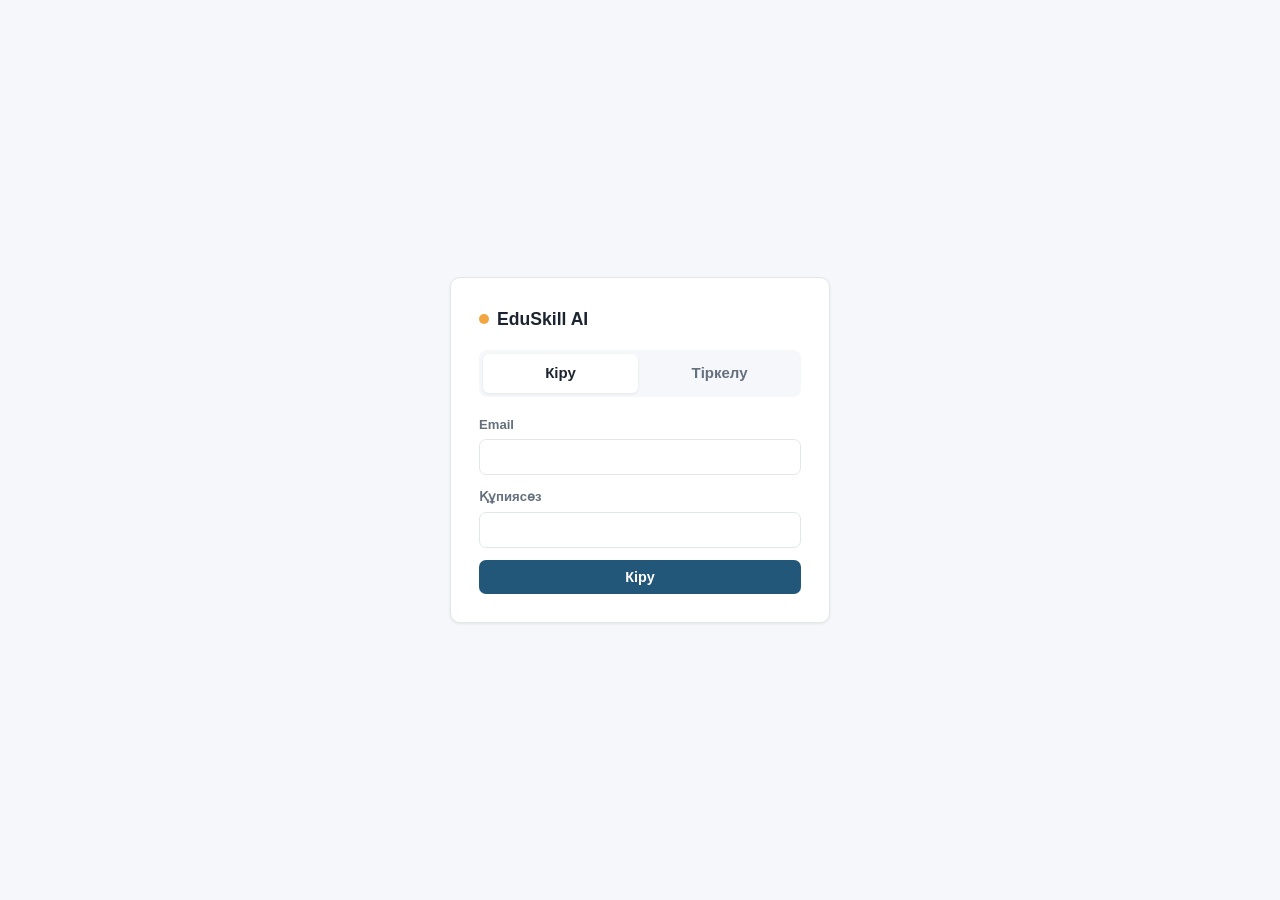
==== src/main/resources/static/ai.html @ 42bb8954 "some addition" ====
<!DOCTYPE html>
<html lang="kk">
<head>
    <meta charset="UTF-8">
    <meta name="viewport" content="width=device-width, initial-scale=1">
    <title>EduSkill AI — Ұсыным</title>
    <link rel="stylesheet" href="css/style.css">
</head>
<body>
<div class="shell">
    <aside class="sidebar">
        <div class="brand"><span class="dot"></span><span>EduSkill AI</span></div>
        <nav class="nav">
            <a href="dashboard.html">Басты бет</a>
            <a href="profile.html">Профиль</a>
            <a href="projects.html">Жобалар</a>
            <a href="courses.html">Курстар</a>
            <a href="ai.html">AI ұсыным</a>
        </nav>
        <div class="logout"><button class="btn btn-ghost btn-block" onclick="logout()">Шығу</button></div>
    </aside>

    <main class="main">
        <div class="topbar">
            <h1>AI курс ұсынымы</h1>
            <span class="who" id="who"></span>
        </div>

        <div class="card">
            <p class="muted">Профиліңіздегі дағдылар негізінде жекелендірілген оқу жоспары мен курс ұсыныстарын алыңыз.</p>
            <button class="btn btn-primary" id="getBtn">Ұсыныс алу</button>
        </div>

        <div id="alert" class="alert" style="display:none"></div>
        <div id="result" class="card" style="display:none"></div>
    </main>
</div>

<script src="js/api.js"></script>
<script>
    requireAuth();
    highlightNav();
    document.getElementById("who").textContent = currentEmail();
    const alertEl = document.getElementById("alert");
    const resultEl = document.getElementById("result");
    const btn = document.getElementById("getBtn");

    btn.addEventListener("click", async () => {
      btn.disabled = true;
      btn.innerHTML = '<span class="spinner"></span> Жасалуда…';
      hideAlert(alertEl);
      resultEl.style.display = "none";
      try {
        const text = await apiFetch("/api/v1/ai/recommend-courses");
        resultEl.innerHTML = `<div class="ai-response"></div>`;
        resultEl.querySelector(".ai-response").textContent = text;
        resultEl.style.display = "block";
      } catch (err) {
        showError(alertEl, err.message || "AI қазір қолжетімсіз. Сәл кейінірек қайталап көріңіз.");
      } finally {
        btn.disabled = false;
        btn.textContent = "Ұсыныс алу";
      }
    });
</script>
</body>
</html>
---- src/main/resources/static/css/style.css ----
:root{
  --bg:#f5f7fa; --surface:#ffffff; --ink:#1b2430; --muted:#64707d;
  --primary:#22577a; --primary-ink:#ffffff; --accent:#f2a541;
  --success:#2e8b57; --danger:#d64545; --border:#e3e7ec;
  --radius:10px; --shadow:0 1px 3px rgba(27,36,48,.08);
}
*{box-sizing:border-box}
body{
  margin:0; background:var(--bg); color:var(--ink);
  font-family:-apple-system,BlinkMacSystemFont,"Segoe UI",Roboto,Arial,sans-serif;
  font-size:15px; line-height:1.5;
}
a{color:var(--primary)}
h1,h2,h3{margin:0 0 .4em; font-weight:650}
h1{font-size:1.5rem} h2{font-size:1.15rem} h3{font-size:1rem}
p{margin:0 0 .6em}

/* ---- Auth (no sidebar) page ---- */
.auth-wrap{min-height:100vh;display:flex;align-items:center;justify-content:center;padding:24px}
.auth-card{width:100%;max-width:380px;background:var(--surface);border:1px solid var(--border);
  border-radius:var(--radius);box-shadow:var(--shadow);padding:28px}
.brand{display:flex;align-items:center;gap:8px;margin-bottom:18px}
.brand .dot{width:10px;height:10px;border-radius:50%;background:var(--accent)}
.brand span{font-weight:700;font-size:1.1rem}
.tabs{display:flex;gap:4px;background:var(--bg);border-radius:8px;padding:4px;margin-bottom:18px}
.tab{flex:1;text-align:center;padding:8px;border-radius:6px;cursor:pointer;font-weight:600;color:var(--muted)}
.tab.active{background:var(--surface);color:var(--ink);box-shadow:var(--shadow)}
.form-view{display:none} .form-view.active{display:block}

/* ---- App shell (logged-in pages) ---- */
.shell{display:flex;min-height:100vh}
.sidebar{width:220px;flex:none;background:var(--surface);border-right:1px solid var(--border);
  padding:20px 14px;display:flex;flex-direction:column}
.sidebar .brand{padding:0 6px}
.nav{display:flex;flex-direction:column;gap:2px;margin-top:20px}
.nav a{display:block;padding:9px 10px;border-radius:7px;color:var(--ink);text-decoration:none;font-weight:500}
.nav a:hover{background:var(--bg)}
.nav a.active{background:var(--primary);color:var(--primary-ink)}
.sidebar .logout{margin-top:auto}
.main{flex:1;padding:26px 32px;max-width:920px}
.topbar{display:flex;justify-content:space-between;align-items:center;margin-bottom:20px}
.topbar .who{color:var(--muted);font-size:.9rem}

/* ---- Components ---- */
.card{background:var(--surface);border:1px solid var(--border);border-radius:var(--radius);
  box-shadow:var(--shadow);padding:18px 20px;margin-bottom:14px}
.label{display:block;font-size:.82rem;font-weight:600;color:var(--muted);margin:0 0 5px}
.input,textarea,select{
  width:100%;padding:9px 11px;border:1px solid var(--border);border-radius:7px;
  font-size:.92rem;font-family:inherit;background:var(--surface);color:var(--ink)
}
.input:focus,textarea:focus,select:focus{outline:2px solid var(--primary);outline-offset:1px}
.field{margin-bottom:12px}
.row{display:flex;gap:12px}
.row>.field{flex:1}
.btn{display:inline-flex;align-items:center;justify-content:center;gap:6px;border:none;
  border-radius:7px;padding:9px 16px;font-weight:600;font-size:.9rem;cursor:pointer}
.btn-primary{background:var(--primary);color:var(--primary-ink)}
.btn-primary:hover{opacity:.92}
.btn-primary:disabled{opacity:.6;cursor:not-allowed}
.btn-ghost{background:var(--bg);color:var(--ink)}
.btn-block{width:100%}
.btn-sm{padding:6px 12px;font-size:.82rem}
.alert{padding:10px 12px;border-radius:7px;font-size:.88rem;margin-bottom:12px}
.alert-error{background:#fbeaea;color:var(--danger)}
.alert-success{background:#e9f6ee;color:var(--success)}
.badge{display:inline-block;padding:2px 9px;border-radius:999px;font-size:.74rem;font-weight:600}
.badge-internship{background:#e6eef5;color:var(--primary)}
.badge-pet{background:#fdf1de;color:#a66a12}
.badge-pending{background:#fdf1de;color:#a66a12}
.badge-accepted{background:#e9f6ee;color:var(--success)}
.badge-rejected{background:#fbeaea;color:var(--danger)}
.muted{color:var(--muted);font-size:.88rem}
.chips{display:flex;flex-wrap:wrap;gap:6px;margin-top:6px}
.chip{border:1px solid var(--border);border-radius:999px;padding:2px 10px;font-size:.78rem}
.filters{display:flex;gap:6px;margin-bottom:16px}
.filters .btn{background:var(--surface);border:1px solid var(--border)}
.filters .btn.active{background:var(--primary);color:var(--primary-ink);border-color:var(--primary)}
.empty{text-align:center;color:var(--muted);padding:40px 10px}
.spinner{width:18px;height:18px;border:2px solid rgba(255,255,255,.4);border-top-color:#fff;
  border-radius:50%;animation:spin .7s linear infinite}
.spinner-dark{border:2px solid var(--border);border-top-color:var(--primary)}
@keyframes spin{to{transform:rotate(360deg)}}
.ai-response{white-space:pre-wrap;line-height:1.6;font-size:.94rem}
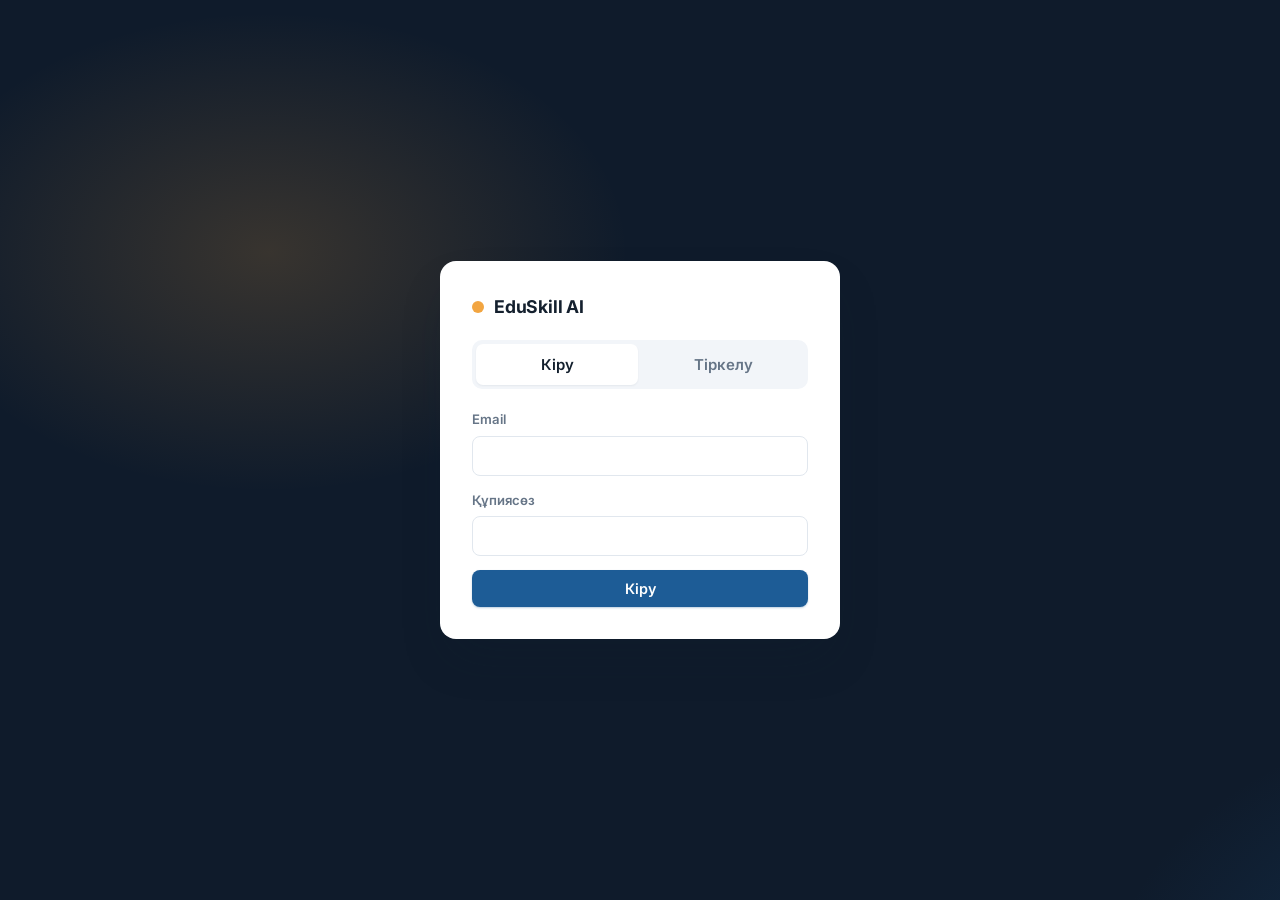
==== commit 65eeba53: "done" ====
--- a/src/main/resources/static/ai.html
+++ b/src/main/resources/static/ai.html
@@ -63,5 +63,6 @@
       }
     });
 </script>
+<script src="js/lang-switcher.js"></script>
 </body>
 </html>
--- a/src/main/resources/static/css/style.css
+++ b/src/main/resources/static/css/style.css
@@ -1,84 +1,489 @@
+@import url("https://fonts.googleapis.com/css2?family=Inter:wght@400;500;600;700&display=swap&subset=cyrillic,cyrillic-ext");
+
+/* =========================================================
+   EduSkill AI — design tokens
+   ========================================================= */
 :root{
-  --bg:#f5f7fa; --surface:#ffffff; --ink:#1b2430; --muted:#64707d;
-  --primary:#22577a; --primary-ink:#ffffff; --accent:#f2a541;
-  --success:#2e8b57; --danger:#d64545; --border:#e3e7ec;
-  --radius:10px; --shadow:0 1px 3px rgba(27,36,48,.08);
-}
+  --bg:#f2f5f9;
+  --surface:#ffffff;
+  --ink:#14202e;
+  --muted:#667587;
+  --primary:#1d5c96;
+  --primary-hover:#174c7c;
+  --primary-ink:#ffffff;
+  --accent:#f2a541;
+  --success:#1f8a55;
+  --danger:#d64545;
+  --border:#e1e7ee;
+  --side:#0f1b2b;
+  --side-ink:#c9d4e2;
+
+  --radius:12px;
+  --radius-sm:8px;
+  --shadow-sm:0 1px 2px rgba(15,27,43,.06);
+  --shadow:0 1px 2px rgba(15,27,43,.05), 0 6px 18px rgba(15,27,43,.06);
+  --shadow-lg:0 24px 48px -12px rgba(15,27,43,.28);
+
+  --ease:cubic-bezier(.2,.7,.2,1);
+  --t-fast:.15s;
+  --t:.25s;
+}
+
 *{box-sizing:border-box}
+html{scroll-behavior:smooth}
 body{
   margin:0; background:var(--bg); color:var(--ink);
-  font-family:-apple-system,BlinkMacSystemFont,"Segoe UI",Roboto,Arial,sans-serif;
-  font-size:15px; line-height:1.5;
-}
-a{color:var(--primary)}
-h1,h2,h3{margin:0 0 .4em; font-weight:650}
-h1{font-size:1.5rem} h2{font-size:1.15rem} h3{font-size:1rem}
+  font-family:"Inter",-apple-system,BlinkMacSystemFont,"Segoe UI",Roboto,Arial,sans-serif;
+  font-size:15px; line-height:1.55;
+  -webkit-font-smoothing:antialiased;
+}
+a{color:var(--primary);transition:color var(--t-fast)}
+a:hover{color:var(--primary-hover)}
+h1,h2,h3,h4{margin:0 0 .4em;font-weight:650;letter-spacing:-.01em;line-height:1.25}
+h1{font-size:1.6rem;letter-spacing:-.02em}
+h2{font-size:1.2rem}
+h3{font-size:1.02rem}
 p{margin:0 0 .6em}
-
-/* ---- Auth (no sidebar) page ---- */
-.auth-wrap{min-height:100vh;display:flex;align-items:center;justify-content:center;padding:24px}
-.auth-card{width:100%;max-width:380px;background:var(--surface);border:1px solid var(--border);
-  border-radius:var(--radius);box-shadow:var(--shadow);padding:28px}
-.brand{display:flex;align-items:center;gap:8px;margin-bottom:18px}
-.brand .dot{width:10px;height:10px;border-radius:50%;background:var(--accent)}
-.brand span{font-weight:700;font-size:1.1rem}
-.tabs{display:flex;gap:4px;background:var(--bg);border-radius:8px;padding:4px;margin-bottom:18px}
-.tab{flex:1;text-align:center;padding:8px;border-radius:6px;cursor:pointer;font-weight:600;color:var(--muted)}
-.tab.active{background:var(--surface);color:var(--ink);box-shadow:var(--shadow)}
-.form-view{display:none} .form-view.active{display:block}
-
-/* ---- App shell (logged-in pages) ---- */
+::selection{background:rgba(29,92,150,.18)}
+
+/* =========================================================
+   Auth page (index.html)
+   ========================================================= */
+.auth-wrap{
+  min-height:100vh;display:flex;align-items:center;justify-content:center;padding:24px;
+  background:
+    radial-gradient(600px 400px at 15% 20%, rgba(242,165,65,.18), transparent 60%),
+    radial-gradient(700px 500px at 85% 80%, rgba(29,92,150,.35), transparent 60%),
+    var(--side);
+  background-size:140% 140%, 140% 140%, auto;
+  animation:authDrift 22s ease-in-out infinite alternate;
+}
+@keyframes authDrift{
+  from{background-position:0% 0%, 100% 100%, 0 0}
+  to{background-position:30% 20%, 70% 80%, 0 0}
+}
+.auth-card{
+  width:100%;max-width:400px;background:var(--surface);
+  border-radius:16px;box-shadow:var(--shadow-lg);padding:32px;
+  animation:cardIn .6s var(--ease) both;
+}
+@keyframes cardIn{
+  from{opacity:0;transform:translateY(18px) scale(.98)}
+  to{opacity:1;transform:none}
+}
+.brand{display:flex;align-items:center;gap:10px;margin-bottom:20px}
+.brand .dot{
+  width:12px;height:12px;border-radius:50%;background:var(--accent);
+  box-shadow:0 0 0 0 rgba(242,165,65,.6);
+  animation:pulse 2.4s ease-out infinite;
+}
+@keyframes pulse{
+  0%{box-shadow:0 0 0 0 rgba(242,165,65,.55)}
+  70%,100%{box-shadow:0 0 0 9px rgba(242,165,65,0)}
+}
+.brand span{font-weight:700;font-size:1.1rem;letter-spacing:-.01em}
+
+.tabs{display:flex;gap:4px;background:var(--bg);border-radius:10px;padding:4px;margin-bottom:20px}
+.tab{
+  flex:1;text-align:center;padding:9px;border-radius:7px;cursor:pointer;
+  font-weight:600;color:var(--muted);user-select:none;
+  transition:background var(--t) var(--ease), color var(--t), box-shadow var(--t);
+}
+.tab:hover{color:var(--ink)}
+.tab.active{background:var(--surface);color:var(--ink);box-shadow:var(--shadow-sm)}
+.form-view{display:none}
+.form-view.active{display:block;animation:viewIn .35s var(--ease) both}
+@keyframes viewIn{from{opacity:0;transform:translateX(10px)}to{opacity:1;transform:none}}
+
+/* =========================================================
+   App shell
+   ========================================================= */
 .shell{display:flex;min-height:100vh}
-.sidebar{width:220px;flex:none;background:var(--surface);border-right:1px solid var(--border);
-  padding:20px 14px;display:flex;flex-direction:column}
-.sidebar .brand{padding:0 6px}
-.nav{display:flex;flex-direction:column;gap:2px;margin-top:20px}
-.nav a{display:block;padding:9px 10px;border-radius:7px;color:var(--ink);text-decoration:none;font-weight:500}
-.nav a:hover{background:var(--bg)}
-.nav a.active{background:var(--primary);color:var(--primary-ink)}
+.sidebar{
+  width:236px;flex:none;background:var(--side);color:var(--side-ink);
+  padding:22px 14px;display:flex;flex-direction:column;
+  position:sticky;top:0;height:100vh;
+}
+.sidebar .brand{padding:0 10px;color:#fff}
+.nav{display:flex;flex-direction:column;gap:3px;margin-top:24px}
+.nav a{
+  position:relative;display:block;padding:10px 14px;border-radius:var(--radius-sm);
+  color:var(--side-ink);text-decoration:none;font-weight:500;
+  transition:background var(--t) var(--ease), color var(--t), padding-left var(--t) var(--ease);
+}
+.nav a::before{
+  content:"";position:absolute;left:0;top:50%;width:3px;height:0;border-radius:3px;
+  background:var(--accent);transform:translateY(-50%);
+  transition:height var(--t) var(--ease);
+}
+.nav a:hover{background:rgba(255,255,255,.06);color:#fff;padding-left:18px}
+.nav a.active{background:rgba(255,255,255,.10);color:#fff}
+.nav a.active::before{height:20px}
 .sidebar .logout{margin-top:auto}
-.main{flex:1;padding:26px 32px;max-width:920px}
-.topbar{display:flex;justify-content:space-between;align-items:center;margin-bottom:20px}
+.sidebar .logout .btn-ghost{
+  background:rgba(255,255,255,.07);color:var(--side-ink);
+}
+.sidebar .logout .btn-ghost:hover{background:rgba(255,255,255,.14);color:#fff}
+
+.main{
+  flex:1;min-width:0;padding:30px 36px;max-width:980px;
+  animation:pageIn .5s var(--ease) both;
+}
+@keyframes pageIn{from{opacity:0;transform:translateY(10px)}to{opacity:1;transform:none}}
+.topbar{
+  display:flex;justify-content:space-between;align-items:center;
+  margin-bottom:24px;padding-bottom:16px;border-bottom:1px solid var(--border);
+}
 .topbar .who{color:var(--muted);font-size:.9rem}
 
-/* ---- Components ---- */
-.card{background:var(--surface);border:1px solid var(--border);border-radius:var(--radius);
-  box-shadow:var(--shadow);padding:18px 20px;margin-bottom:14px}
-.label{display:block;font-size:.82rem;font-weight:600;color:var(--muted);margin:0 0 5px}
+/* =========================================================
+   Components
+   ========================================================= */
+.card{
+  background:var(--surface);border:1px solid var(--border);border-radius:var(--radius);
+  box-shadow:var(--shadow-sm);padding:20px 22px;margin-bottom:16px;
+  transition:box-shadow var(--t) var(--ease), border-color var(--t), transform var(--t) var(--ease);
+}
+.card:hover{box-shadow:var(--shadow);border-color:#d3dce6}
+
+.label{display:block;font-size:.82rem;font-weight:600;color:var(--muted);margin:0 0 6px}
 .input,textarea,select{
-  width:100%;padding:9px 11px;border:1px solid var(--border);border-radius:7px;
-  font-size:.92rem;font-family:inherit;background:var(--surface);color:var(--ink)
-}
-.input:focus,textarea:focus,select:focus{outline:2px solid var(--primary);outline-offset:1px}
-.field{margin-bottom:12px}
-.row{display:flex;gap:12px}
-.row>.field{flex:1}
-.btn{display:inline-flex;align-items:center;justify-content:center;gap:6px;border:none;
-  border-radius:7px;padding:9px 16px;font-weight:600;font-size:.9rem;cursor:pointer}
-.btn-primary{background:var(--primary);color:var(--primary-ink)}
-.btn-primary:hover{opacity:.92}
-.btn-primary:disabled{opacity:.6;cursor:not-allowed}
+  width:100%;padding:10px 12px;border:1px solid var(--border);border-radius:var(--radius-sm);
+  font-size:.92rem;font-family:inherit;background:var(--surface);color:var(--ink);
+  transition:border-color var(--t-fast), box-shadow var(--t-fast);
+}
+.input:hover,textarea:hover,select:hover{border-color:#c6d1dd}
+.input:focus,textarea:focus,select:focus{
+  outline:none;border-color:var(--primary);box-shadow:0 0 0 3px rgba(29,92,150,.16);
+}
+textarea{resize:vertical}
+.field{margin-bottom:14px}
+.row{display:flex;gap:14px}
+.row>.field{flex:1;min-width:0}
+
+.btn{
+  display:inline-flex;align-items:center;justify-content:center;gap:6px;border:none;
+  border-radius:var(--radius-sm);padding:10px 18px;font-weight:600;font-size:.9rem;
+  font-family:inherit;cursor:pointer;text-decoration:none;
+  transition:background var(--t-fast), box-shadow var(--t) var(--ease), transform var(--t-fast) var(--ease), opacity var(--t-fast);
+}
+.btn:active{transform:translateY(1px) scale(.985)}
+.btn:focus-visible{outline:2px solid var(--primary);outline-offset:2px}
+.btn-primary{background:var(--primary);color:var(--primary-ink);box-shadow:0 1px 2px rgba(29,92,150,.3)}
+.btn-primary:hover{background:var(--primary-hover);box-shadow:0 6px 14px -4px rgba(29,92,150,.45);color:#fff}
+.btn-primary:disabled{opacity:.6;cursor:not-allowed;box-shadow:none}
 .btn-ghost{background:var(--bg);color:var(--ink)}
+.btn-ghost:hover{background:#e6ebf2;color:var(--ink)}
 .btn-block{width:100%}
 .btn-sm{padding:6px 12px;font-size:.82rem}
-.alert{padding:10px 12px;border-radius:7px;font-size:.88rem;margin-bottom:12px}
-.alert-error{background:#fbeaea;color:var(--danger)}
-.alert-success{background:#e9f6ee;color:var(--success)}
-.badge{display:inline-block;padding:2px 9px;border-radius:999px;font-size:.74rem;font-weight:600}
-.badge-internship{background:#e6eef5;color:var(--primary)}
+
+.alert{
+  padding:11px 14px;border-radius:var(--radius-sm);font-size:.88rem;margin-bottom:14px;
+  border:1px solid transparent;animation:alertIn .35s var(--ease) both;
+}
+@keyframes alertIn{from{opacity:0;transform:translateY(-8px)}to{opacity:1;transform:none}}
+.alert-error{background:#fcecec;color:#a52f2f;border-color:#f5cfcf}
+.alert-success{background:#e8f6ee;color:#17693f;border-color:#c5e6d3}
+
+.badge{display:inline-block;padding:3px 10px;border-radius:999px;font-size:.74rem;font-weight:600}
+.badge-internship{background:#e4edf6;color:var(--primary)}
 .badge-pet{background:#fdf1de;color:#a66a12}
+.badge-algo{background:#e0f2fe;color:#0369a1}
+.badge-owner{background:#dcfce7;color:#15803d}
 .badge-pending{background:#fdf1de;color:#a66a12}
-.badge-accepted{background:#e9f6ee;color:var(--success)}
-.badge-rejected{background:#fbeaea;color:var(--danger)}
+.badge-accepted{background:#e8f6ee;color:var(--success)}
+.badge-rejected{background:#fcecec;color:var(--danger)}
+
 .muted{color:var(--muted);font-size:.88rem}
-.chips{display:flex;flex-wrap:wrap;gap:6px;margin-top:6px}
-.chip{border:1px solid var(--border);border-radius:999px;padding:2px 10px;font-size:.78rem}
-.filters{display:flex;gap:6px;margin-bottom:16px}
-.filters .btn{background:var(--surface);border:1px solid var(--border)}
+.chips{display:flex;flex-wrap:wrap;gap:6px;margin-top:8px}
+.chip{
+  border:1px solid var(--border);background:var(--bg);border-radius:999px;
+  padding:2px 11px;font-size:.78rem;font-weight:500;
+  transition:border-color var(--t-fast), background var(--t-fast);
+}
+.chip:hover{border-color:var(--primary);background:#fff}
+
+.filters{display:flex;flex-wrap:wrap;gap:8px;margin-bottom:18px}
+.filters .btn{background:var(--surface);border:1px solid var(--border);color:var(--ink)}
+.filters .btn:hover{border-color:var(--primary);color:var(--primary)}
 .filters .btn.active{background:var(--primary);color:var(--primary-ink);border-color:var(--primary)}
-.empty{text-align:center;color:var(--muted);padding:40px 10px}
-.spinner{width:18px;height:18px;border:2px solid rgba(255,255,255,.4);border-top-color:#fff;
-  border-radius:50%;animation:spin .7s linear infinite}
+
+.empty{text-align:center;color:var(--muted);padding:48px 10px}
+
+/* ---- Loading ---- */
+.spinner{
+  width:18px;height:18px;border:2px solid rgba(255,255,255,.4);border-top-color:#fff;
+  border-radius:50%;animation:spin .7s linear infinite;display:inline-block;
+}
 .spinner-dark{border:2px solid var(--border);border-top-color:var(--primary)}
 @keyframes spin{to{transform:rotate(360deg)}}
-.ai-response{white-space:pre-wrap;line-height:1.6;font-size:.94rem}+
+.ai-response{white-space:pre-wrap;line-height:1.7;font-size:.94rem;animation:fadeIn .5s var(--ease) both}
+@keyframes fadeIn{from{opacity:0}to{opacity:1}}
+
+/* ---- Lists of cards: staggered entrance (e.g. projects list) ---- */
+#list>.card,#createdProjectsList>.project-item,#acceptedProjectsList>.project-item{
+  animation:itemIn .45s var(--ease) both;
+}
+#list>.card:nth-child(1){animation-delay:.03s}
+#list>.card:nth-child(2){animation-delay:.08s}
+#list>.card:nth-child(3){animation-delay:.13s}
+#list>.card:nth-child(4){animation-delay:.18s}
+#list>.card:nth-child(5){animation-delay:.23s}
+#list>.card:nth-child(n+6){animation-delay:.28s}
+@keyframes itemIn{from{opacity:0;transform:translateY(12px)}to{opacity:1;transform:none}}
+
+/* ---- Modal (opens on user action) ---- */
+.modal-backdrop{animation:fadeIn .2s ease both;backdrop-filter:blur(3px)}
+.modal-content{animation:modalIn .3s var(--ease) both}
+@keyframes modalIn{from{opacity:0;transform:translateY(16px) scale(.97)}to{opacity:1;transform:none}}
+
+/* ---- Profile heatmap ---- */
+.heatmap-grid{animation:fadeIn .8s ease both}
+.day-cell{transition:transform .12s var(--ease), box-shadow .12s}
+.day-cell:hover{transform:scale(1.35);box-shadow:0 0 0 2px rgba(33,110,57,.25)}
+
+/* ---- Stat boxes / project items ---- */
+.stat-box,.project-item{transition:transform var(--t) var(--ease), box-shadow var(--t)}
+.stat-box:hover,.project-item:hover{transform:translateY(-2px);box-shadow:var(--shadow)}
+
+/* =========================================================
+   Responsive
+   ========================================================= */
+@media (max-width:860px){
+  .shell{flex-direction:column}
+  .sidebar{
+    width:100%;height:auto;position:sticky;top:0;z-index:50;
+    flex-direction:row;align-items:center;gap:10px;padding:10px 14px;overflow-x:auto;
+  }
+  .sidebar .brand{margin:0;flex:none}
+  .nav{flex-direction:row;margin:0;gap:4px}
+  .nav a{white-space:nowrap;padding:8px 12px}
+  .nav a::before{display:none}
+  .nav a:hover{padding-left:12px}
+  .sidebar .logout{margin:0 0 0 auto;flex:none}
+  .main{padding:20px 16px}
+  .row{flex-direction:column;gap:0}
+}
+
+/* =========================================================
+   Accessibility
+   ========================================================= */
+a:focus-visible,.tab:focus-visible{outline:2px solid var(--primary);outline-offset:2px;border-radius:4px}
+
+@media (prefers-reduced-motion:reduce){
+  *,*::before,*::after{
+    animation-duration:.01ms !important;animation-iteration-count:1 !important;
+    transition-duration:.01ms !important;scroll-behavior:auto !important;
+  }
+}
+
+/* =========================================================
+   v2 — HCI upgrade (heuristics, a11y, feedback, dark mode)
+   ========================================================= */
+[hidden]{display:none !important}
+.sr-only{position:absolute;width:1px;height:1px;overflow:hidden;clip:rect(0,0,0,0);white-space:nowrap}
+.skip-link{position:absolute;left:12px;top:-70px;background:var(--primary);color:var(--primary-ink);padding:10px 16px;border-radius:8px;z-index:12000;font-weight:600;transition:top .2s var(--ease)}
+.skip-link:focus{top:12px;color:var(--primary-ink)}
+.main:focus{outline:none}
+
+/* ---- Dark theme ---- */
+[data-theme="dark"]{
+  color-scheme:dark;
+  --bg:#0b1420;--surface:#121f30;--ink:#e6edf5;--muted:#93a4b8;--border:#233449;
+  --primary:#4a9be0;--primary-hover:#6bb0ee;--primary-ink:#07131f;--side:#08111c;
+  --success:#3fc17f;--danger:#f06a6a;
+  --shadow-sm:0 1px 2px rgba(0,0,0,.4);--shadow:0 6px 18px rgba(0,0,0,.4);
+}
+[data-theme="dark"] .auth-card,[data-theme="dark"] .dlg{background:var(--surface)}
+[data-theme="dark"] .btn-ghost:hover{background:#1b2d44}
+[data-theme="dark"] .card:hover{border-color:#31465f}
+[data-theme="dark"] .alert-error{background:#3a1c1f;color:#ffb4b4;border-color:#5a2a2f}
+[data-theme="dark"] .alert-success{background:#12331f;color:#9fe3bb;border-color:#1f5a38}
+[data-theme="dark"] .badge-internship{background:#16314d;color:#8cc4f5}
+[data-theme="dark"] .badge-pet,[data-theme="dark"] .badge-pending{background:#3b2d12;color:#f0be6a}
+[data-theme="dark"] .badge-algo{background:#10344a;color:#7fd0f5}
+[data-theme="dark"] .badge-owner,[data-theme="dark"] .badge-accepted{background:#12331f;color:#7ddca6}
+[data-theme="dark"] .badge-rejected{background:#3a1c1f;color:#ffb4b4}
+[data-theme="dark"] .day-cell.lvl-0{background:#1b2b3f}
+
+/* ---- Auth tabs as buttons ---- */
+button.tab{border:0;background:none;font:inherit}
+.tab:focus-visible{outline:2px solid var(--primary);outline-offset:1px}
+
+/* ---- Sidebar icons + theme toggle ---- */
+.nav a{display:flex;align-items:center;gap:11px}
+.ico{width:18px;height:18px;flex:none;fill:none;stroke:currentColor;stroke-width:1.8;stroke-linecap:round;stroke-linejoin:round}
+.theme-toggle{display:flex;align-items:center;justify-content:center;width:100%;margin-bottom:8px;padding:9px 12px;border-radius:var(--radius-sm);background:transparent;border:1px solid rgba(255,255,255,.14);color:var(--side-ink);font:inherit;font-size:.85rem;cursor:pointer;transition:background var(--t-fast),color var(--t-fast)}
+.theme-toggle:hover{background:rgba(255,255,255,.08);color:#fff}
+.theme-toggle:focus-visible,.nav a:focus-visible{outline:2px solid var(--accent);outline-offset:2px}
+.badge-role{background:var(--primary);color:var(--primary-ink);margin-right:8px}
+
+/* ---- Toasts ---- */
+.toast-wrap{position:fixed;right:20px;bottom:20px;display:flex;flex-direction:column;gap:10px;z-index:11000;max-width:calc(100vw - 40px)}
+.toast{display:flex;align-items:center;gap:10px;background:var(--ink);color:var(--bg);padding:12px 14px;border-radius:10px;box-shadow:var(--shadow-lg);font-size:.9rem;min-width:240px;animation:toastIn .35s var(--ease) both}
+.toast.out{opacity:0;transform:translateX(16px);transition:.2s}
+.toast button{margin-left:auto;background:none;border:0;color:inherit;font-size:1.2rem;cursor:pointer;opacity:.7;line-height:1}
+.toast button:hover{opacity:1}
+.toast-ico{width:22px;height:22px;border-radius:50%;display:grid;place-items:center;font-size:.78rem;font-weight:700;flex:none;background:var(--primary);color:#fff}
+.toast-success .toast-ico{background:var(--success)}
+.toast-error .toast-ico{background:var(--danger)}
+@keyframes toastIn{from{opacity:0;transform:translateY(12px) scale(.97)}to{opacity:1;transform:none}}
+
+/* ---- Dialogs ---- */
+.dlg-backdrop{position:fixed;inset:0;background:rgba(10,18,30,.6);backdrop-filter:blur(3px);display:flex;align-items:center;justify-content:center;z-index:9999;padding:16px;animation:fadeIn .2s ease both}
+.dlg{background:var(--surface);color:var(--ink);border-radius:16px;width:100%;max-width:480px;padding:24px;box-shadow:var(--shadow-lg);max-height:90vh;overflow:auto;animation:modalIn .3s var(--ease) both}
+.dlg:focus{outline:none}
+.dlg-head{display:flex;justify-content:space-between;align-items:center;gap:12px;margin-bottom:12px}
+.dlg-head h3{margin:0;font-size:1.1rem}
+.dlg-actions{display:flex;justify-content:flex-end;gap:8px;margin-top:18px}
+.icon-btn{background:none;border:0;font-size:1.5rem;line-height:1;cursor:pointer;color:var(--muted);border-radius:6px;padding:2px 8px}
+.icon-btn:hover{color:var(--ink);background:var(--bg)}
+.btn-danger{background:var(--danger);color:#fff}
+.btn-danger:hover{filter:brightness(.92)}
+.btn-accept{background:var(--success);color:#fff}
+.btn-accept:hover{filter:brightness(.92)}
+.btn-reject{background:transparent;color:var(--danger);border:1px solid var(--danger)}
+.btn-reject:hover{background:var(--danger);color:#fff}
+.info-group{margin-bottom:12px}
+.info-label{font-size:.78rem;font-weight:600;color:var(--muted)}
+.info-val{font-size:.95rem}
+
+/* ---- Skeleton / progress / empty ---- */
+.skeleton{background:linear-gradient(90deg,var(--border) 25%,var(--bg) 50%,var(--border) 75%);background-size:200% 100%;animation:shimmer 1.3s linear infinite;border-radius:10px;margin-bottom:12px}
+@keyframes shimmer{to{background-position:-200% 0}}
+.progress{height:8px;background:var(--border);border-radius:99px;overflow:hidden}
+.progress>i{display:block;height:100%;width:0;background:linear-gradient(90deg,var(--accent),#f7c273);border-radius:99px;transition:width .9s var(--ease)}
+.progress-row{display:flex;justify-content:space-between;align-items:baseline;margin-bottom:8px}
+.empty{padding:44px 16px}
+.empty strong{display:block;font-size:1.02rem;color:var(--ink);margin-bottom:4px}
+.empty .btn{margin-top:14px}
+.state-error{text-align:center;padding:36px 16px}
+.state-error .btn{margin-top:12px}
+
+/* ---- Forms: validation, hints, password ---- */
+.input.invalid{border-color:var(--danger);box-shadow:0 0 0 3px rgba(214,69,69,.12)}
+.field-error{color:var(--danger);font-size:.8rem;margin-top:5px}
+.hint{color:var(--muted);font-size:.8rem;margin-top:5px}
+.counter{float:right;font-weight:500}
+.pw{position:relative}
+.pw .input{padding-right:64px}
+.pw button{position:absolute;right:6px;top:50%;transform:translateY(-50%);background:none;border:0;color:var(--primary);font:inherit;font-size:.8rem;font-weight:600;cursor:pointer;padding:6px 8px;border-radius:6px}
+.pw button:hover{background:var(--bg)}
+.meter{display:flex;gap:4px;margin-top:8px}
+.meter i{flex:1;height:4px;border-radius:4px;background:var(--border);transition:background var(--t)}
+.meter.s1 i:nth-child(-n+1){background:var(--danger)}
+.meter.s2 i:nth-child(-n+2){background:var(--accent)}
+.meter.s3 i:nth-child(-n+3){background:#7bbf6a}
+.meter.s4 i:nth-child(-n+4){background:var(--success)}
+
+/* ---- Dashboard ---- */
+.stats{display:grid;grid-template-columns:repeat(auto-fit,minmax(160px,1fr));gap:14px;margin-bottom:16px}
+.stat{background:var(--surface);border:1px solid var(--border);border-radius:var(--radius);padding:16px 18px;box-shadow:var(--shadow-sm)}
+.stat .num{font-size:1.9rem;font-weight:700;letter-spacing:-.02em;font-variant-numeric:tabular-nums;line-height:1.1}
+.stat .lbl{color:var(--muted);font-size:.84rem;margin-top:4px}
+.actions{display:grid;grid-template-columns:repeat(auto-fit,minmax(250px,1fr));gap:14px}
+.actions .card{margin:0;display:flex;flex-direction:column;align-items:flex-start;gap:4px}
+.actions .card .btn{margin-top:auto}
+.missing{margin:8px 0 0;padding-left:18px;color:var(--muted);font-size:.86rem}
+
+/* ---- Toolbar / disclosure ---- */
+.toolbar{display:flex;gap:10px;flex-wrap:wrap;margin-bottom:12px}
+.toolbar .search{flex:1;min-width:200px}
+.toolbar select{width:auto;min-width:170px}
+.count{display:inline-block;min-width:20px;padding:0 6px;margin-left:6px;border-radius:99px;background:var(--bg);color:var(--muted);font-size:.74rem;line-height:18px;text-align:center}
+.filters .btn.active .count{background:rgba(255,255,255,.22);color:inherit}
+details.disclosure>summary{cursor:pointer;font-weight:650;list-style:none;display:flex;justify-content:space-between;align-items:center}
+details.disclosure>summary::-webkit-details-marker{display:none}
+details.disclosure>summary::after{content:"";width:8px;height:8px;border-right:2px solid var(--muted);border-bottom:2px solid var(--muted);transform:rotate(45deg);transition:transform var(--t) var(--ease)}
+details.disclosure[open]>summary::after{transform:rotate(-135deg)}
+details.disclosure>summary:focus-visible{outline:2px solid var(--primary);outline-offset:4px;border-radius:6px}
+details.disclosure form{margin-top:14px}
+.link-out{font-weight:600;font-size:.86rem}
+
+/* ---- Projects / applications / profile lists ---- */
+.app-item{background:var(--bg);border-left:4px solid var(--primary);border-radius:var(--radius-sm);padding:12px 14px;margin-top:10px}
+.app-head{display:flex;justify-content:space-between;align-items:center;flex-wrap:wrap;gap:8px}
+.app-btns{display:flex;gap:6px;align-items:center;flex-wrap:wrap}
+.project-item{background:var(--bg);border:1px solid var(--border);border-radius:var(--radius-sm);padding:14px;margin-top:10px}
+.project-item.member{border-left:4px solid var(--success)}
+.row-between{display:flex;justify-content:space-between;align-items:center;gap:8px}
+
+/* ---- Streak / heatmap ---- */
+.streak-card{background:var(--surface);padding:22px 24px;border-radius:var(--radius);border:1px solid var(--border);box-shadow:var(--shadow-sm);margin-bottom:16px}
+.streak-header{display:flex;justify-content:space-between;align-items:center;margin-bottom:16px;flex-wrap:wrap;gap:12px}
+.streak-stats{display:flex;gap:12px}
+.stat-box{background:var(--bg);padding:8px 16px;border-radius:var(--radius-sm);border:1px solid var(--border);text-align:center}
+.stat-box .num{font-size:1.1rem;font-weight:700;color:var(--primary)}
+.stat-box .lbl{font-size:.74rem;color:var(--muted)}
+.heatmap-container{width:100%;overflow-x:auto;padding-bottom:8px}
+.heatmap-grid{display:grid;grid-template-rows:repeat(7,13px);grid-auto-flow:column;grid-auto-columns:13px;gap:4px;width:max-content}
+.day-cell{width:13px;height:13px;border-radius:3px;background:#ebedf0}
+.day-cell.pad{visibility:hidden}
+.day-cell.lvl-1{background:#9be9a8}.day-cell.lvl-2{background:#40c463}.day-cell.lvl-3{background:#30a14e}.day-cell.lvl-4{background:#216e39}
+.legend{display:flex;justify-content:flex-end;align-items:center;gap:5px;font-size:.75rem;color:var(--muted);margin-top:8px}
+.chips-live{min-height:0}
+
+/* ---- AI result ---- */
+.ai-response{white-space:normal}
+.ai-response p{margin:0 0 .8em}
+.ai-response h4{margin:1.1em 0 .4em;font-size:1rem}
+.ai-response ul{margin:0 0 .9em;padding-left:20px}
+.ai-response li{margin-bottom:.35em}
+.ai-bar{display:flex;justify-content:space-between;align-items:center;gap:8px;margin-bottom:12px;padding-bottom:10px;border-bottom:1px solid var(--border);flex-wrap:wrap}
+.status-line{display:flex;align-items:center;gap:10px;color:var(--muted);margin-bottom:14px}
+
+@media (max-width:860px){
+  .toast-wrap{left:16px;right:16px;bottom:16px}
+  .toolbar select{width:100%}
+  .theme-toggle{width:auto;margin:0 6px 0 0;white-space:nowrap}
+  .sidebar .logout{display:flex;align-items:center}
+}
+
+/* ---- Language switcher (topbar & floating) ---- */
+.topbar-right {
+  display: flex;
+  align-items: center;
+  gap: 12px;
+  flex-wrap: wrap;
+  justify-content: flex-end;
+}
+.lang-switch {
+  display: inline-flex;
+  gap: 2px;
+  padding: 3px;
+  border-radius: 10px;
+  background: var(--bg);
+  border: 1px solid var(--border);
+}
+.lang-switch button {
+  border: 0;
+  background: none;
+  font: inherit;
+  font-size: .78rem;
+  font-weight: 600;
+  letter-spacing: .02em;
+  color: var(--muted);
+  padding: 5px 11px;
+  border-radius: 7px;
+  cursor: pointer;
+  transition: background var(--t-fast), color var(--t-fast), box-shadow var(--t-fast);
+}
+.lang-switch button:hover { color: var(--ink); }
+.lang-switch button[aria-pressed="true"] {
+  background: var(--surface);
+  color: var(--ink);
+  box-shadow: var(--shadow-sm);
+}
+.lang-switch button:focus-visible {
+  outline: 2px solid var(--primary);
+  outline-offset: 1px;
+}
+.lang-switch.floating {
+  position: fixed;
+  top: 16px;
+  right: 16px;
+  z-index: 100;
+  background: var(--surface);
+  box-shadow: var(--shadow-sm);
+}
